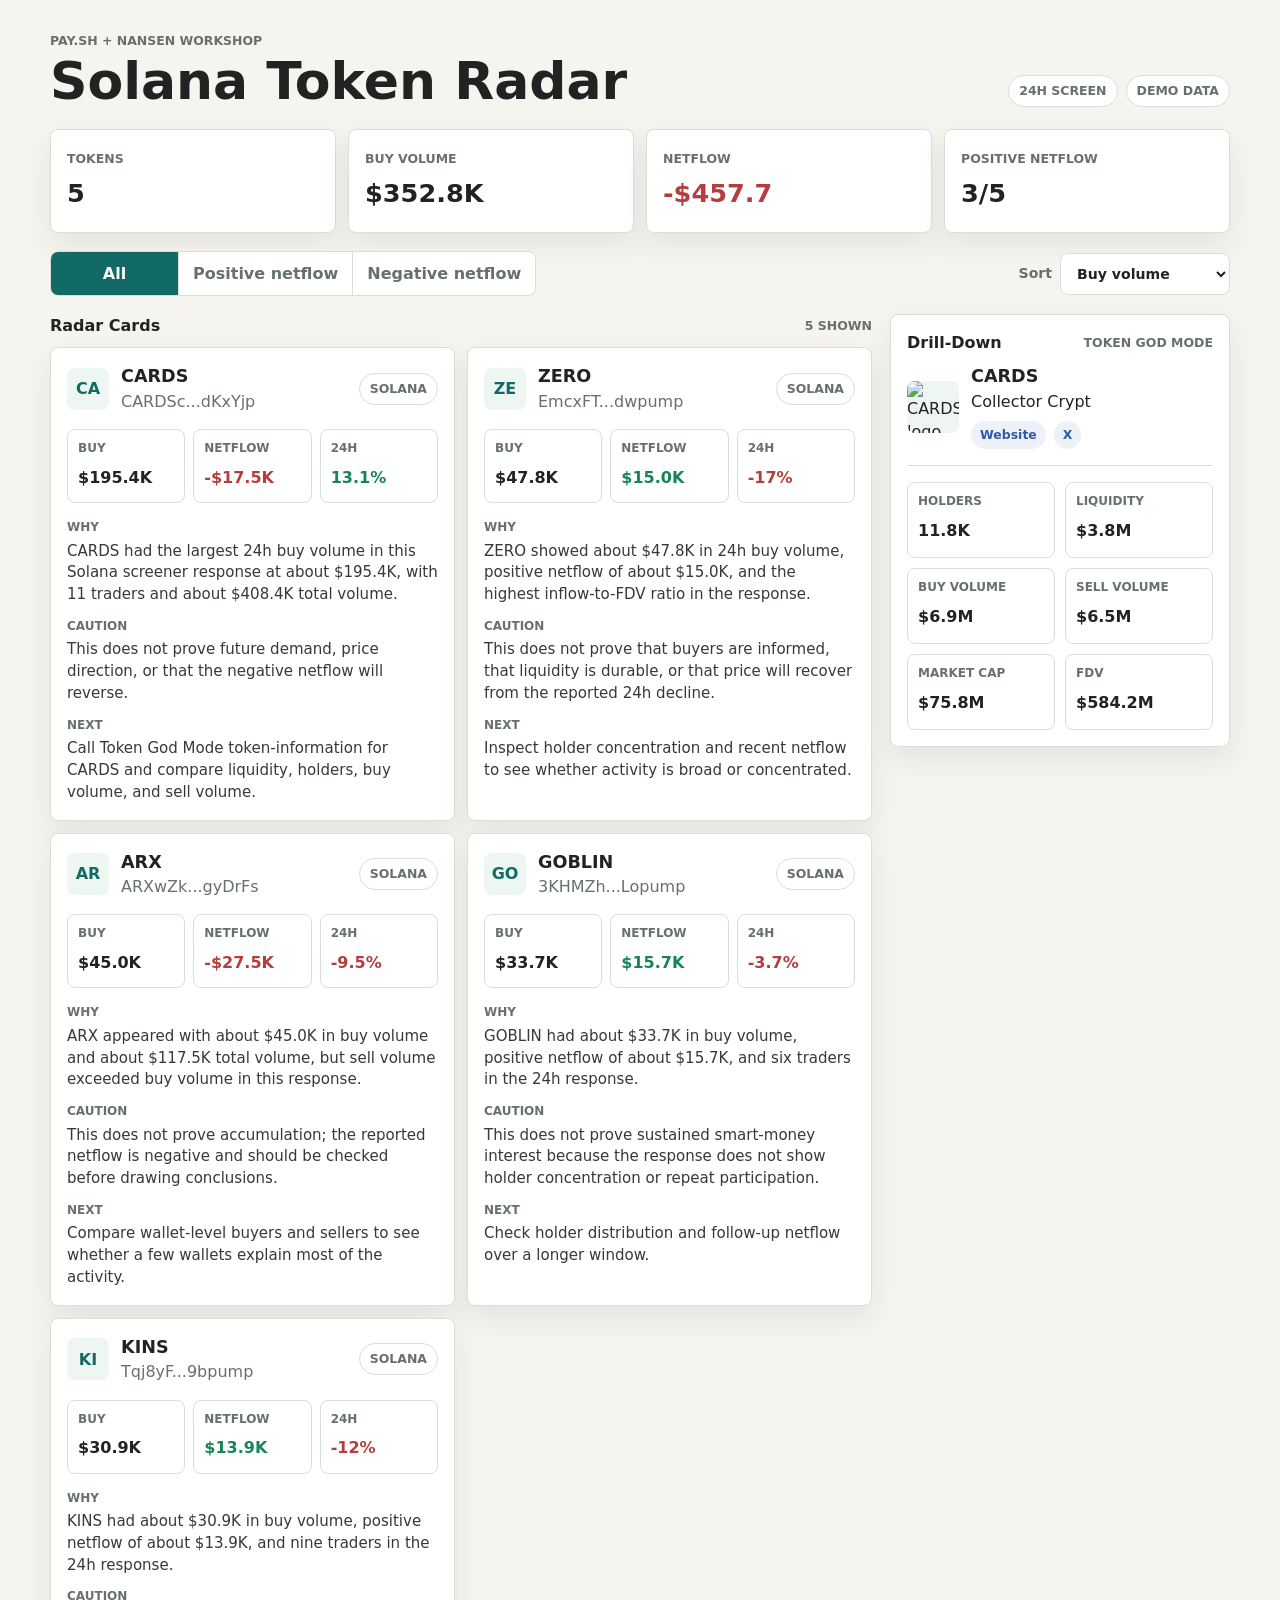
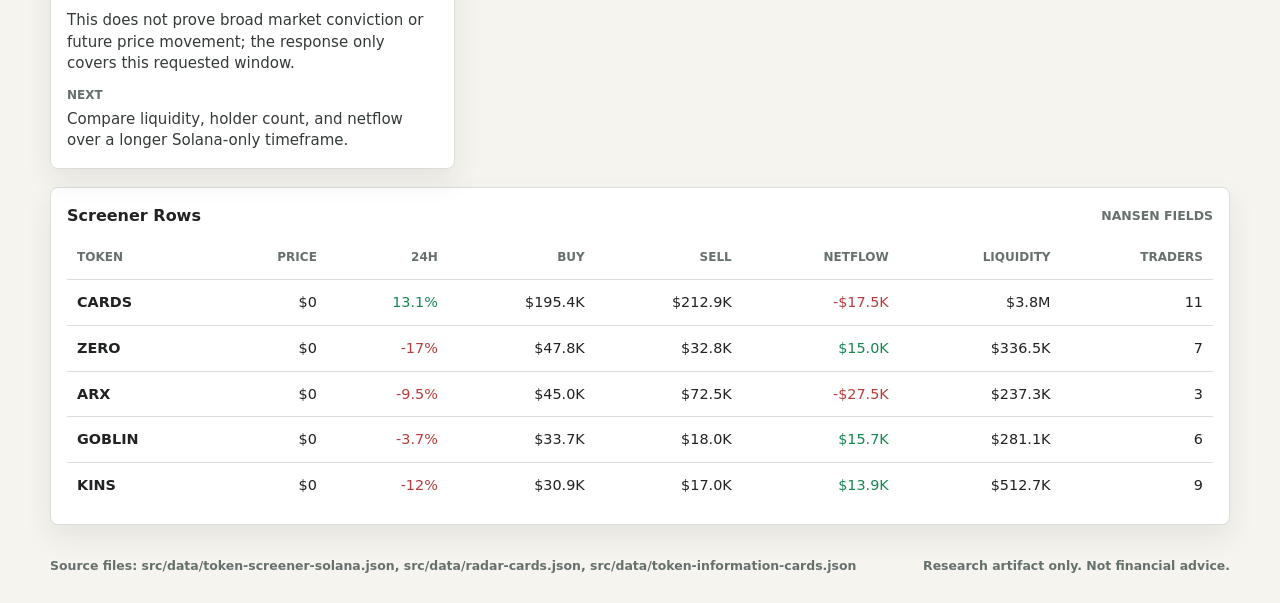
==== src/index.html @ f6048477 "Add Token Radar dashboard and data processing - Implement dashboard functionality in `src/assets/das" ====
<!doctype html>
<html lang="en">
  <head>
    <meta charset="utf-8">
    <meta name="viewport" content="width=device-width, initial-scale=1">
    <title>Solana Token Radar</title>
    <link rel="stylesheet" href="assets/styles.css">
  </head>
  <body>
    <header class="app-header">
      <div>
        <p class="eyebrow">Pay.sh + Nansen workshop</p>
        <h1>Solana Token Radar</h1>
      </div>
      <div class="header-meta">
        <span>24h screen</span>
        <span>Demo data</span>
      </div>
    </header>

    <main>
      <section class="summary-grid" aria-label="Summary metrics">
        <article class="summary-tile">
          <span class="label">Tokens</span>
          <strong id="token-count">-</strong>
        </article>
        <article class="summary-tile">
          <span class="label">Buy Volume</span>
          <strong id="buy-volume">-</strong>
        </article>
        <article class="summary-tile">
          <span class="label">Netflow</span>
          <strong id="netflow">-</strong>
        </article>
        <article class="summary-tile">
          <span class="label">Positive Netflow</span>
          <strong id="positive-count">-</strong>
        </article>
      </section>

      <section class="toolbar" aria-label="Dashboard controls">
        <div class="segmented" role="group" aria-label="Filter tokens">
          <button class="is-active" type="button" data-filter="all">All</button>
          <button type="button" data-filter="positive">Positive netflow</button>
          <button type="button" data-filter="negative">Negative netflow</button>
        </div>
        <label class="sort-control">
          <span>Sort</span>
          <select id="sort-select">
            <option value="buy_volume">Buy volume</option>
            <option value="netflow">Netflow</option>
            <option value="volume">Total volume</option>
            <option value="market_cap_usd">Market cap</option>
          </select>
        </label>
      </section>

      <section class="dashboard-layout">
        <div>
          <div class="section-heading">
            <h2>Radar Cards</h2>
            <span id="result-count">-</span>
          </div>
          <div id="cards" class="card-grid"></div>
        </div>

        <aside class="profile-panel" aria-label="Token drill-down">
          <div class="section-heading">
            <h2>Drill-Down</h2>
            <span>Token God Mode</span>
          </div>
          <div id="profile"></div>
        </aside>
      </section>

      <section class="table-section">
        <div class="section-heading">
          <h2>Screener Rows</h2>
          <span>Nansen fields</span>
        </div>
        <div class="table-wrap">
          <table>
            <thead>
              <tr>
                <th>Token</th>
                <th>Price</th>
                <th>24h</th>
                <th>Buy</th>
                <th>Sell</th>
                <th>Netflow</th>
                <th>Liquidity</th>
                <th>Traders</th>
              </tr>
            </thead>
            <tbody id="token-table"></tbody>
          </table>
        </div>
      </section>
    </main>

    <footer class="app-footer">
      <span>Source files: src/data/token-screener-solana.json, src/data/radar-cards.json, src/data/token-information-cards.json</span>
      <span>Research artifact only. Not financial advice.</span>
    </footer>

    <template id="card-template">
      <article class="token-card">
        <div class="card-topline">
          <div class="token-id">
            <div class="token-mark"></div>
            <div>
              <h3></h3>
              <button class="address" type="button"></button>
            </div>
          </div>
          <span class="chain-pill">solana</span>
        </div>
        <div class="metric-strip">
          <div>
            <span>Buy</span>
            <strong data-field="buy"></strong>
          </div>
          <div>
            <span>Netflow</span>
            <strong data-field="netflow"></strong>
          </div>
          <div>
            <span>24h</span>
            <strong data-field="price_change"></strong>
          </div>
        </div>
        <dl class="card-notes">
          <dt>Why</dt>
          <dd data-field="why"></dd>
          <dt>Caution</dt>
          <dd data-field="caution"></dd>
          <dt>Next</dt>
          <dd data-field="next"></dd>
        </dl>
      </article>
    </template>

    <script src="assets/dashboard.js"></script>
  </body>
</html>
---- src/assets/styles.css ----
:root {
  color-scheme: light;
  --bg: #f6f4ef;
  --surface: #ffffff;
  --surface-alt: #eef6f1;
  --text: #202322;
  --muted: #66716d;
  --line: #d9ded9;
  --teal: #126a67;
  --green: #188653;
  --red: #b63d3d;
  --amber: #a46a16;
  --blue: #2e5aac;
  --shadow: 0 12px 28px rgba(24, 38, 34, 0.08);
}

* {
  box-sizing: border-box;
}

body {
  margin: 0;
  min-width: 320px;
  background: var(--bg);
  color: var(--text);
  font-family:
    Inter, ui-sans-serif, system-ui, -apple-system, BlinkMacSystemFont, "Segoe UI",
    sans-serif;
  line-height: 1.45;
}

button,
select {
  font: inherit;
}

.app-header,
main,
.app-footer {
  width: min(1180px, calc(100% - 32px));
  margin: 0 auto;
}

.app-header {
  display: flex;
  align-items: flex-end;
  justify-content: space-between;
  gap: 24px;
  padding: 32px 0 22px;
}

.eyebrow,
.label,
.section-heading span,
.app-footer {
  color: var(--muted);
  font-size: 0.78rem;
  font-weight: 700;
  text-transform: uppercase;
}

.eyebrow {
  margin: 0 0 5px;
}

h1,
h2,
h3,
p {
  margin: 0;
}

h1 {
  font-size: 3.25rem;
  line-height: 1;
}

h2 {
  font-size: 1rem;
}

h3 {
  font-size: 1.1rem;
}

.header-meta {
  display: flex;
  flex-wrap: wrap;
  justify-content: flex-end;
  gap: 8px;
}

.header-meta span,
.chain-pill {
  border: 1px solid var(--line);
  border-radius: 999px;
  background: var(--surface);
  color: var(--muted);
  font-size: 0.78rem;
  font-weight: 800;
  padding: 6px 10px;
  text-transform: uppercase;
}

.summary-grid {
  display: grid;
  grid-template-columns: repeat(4, minmax(0, 1fr));
  gap: 12px;
}

.summary-tile,
.token-card,
.profile-panel,
.table-section {
  border: 1px solid var(--line);
  border-radius: 8px;
  background: var(--surface);
  box-shadow: var(--shadow);
}

.summary-tile {
  min-height: 104px;
  padding: 16px;
}

.summary-tile strong {
  display: block;
  margin-top: 12px;
  font-size: 1.6rem;
  line-height: 1;
}

.toolbar {
  display: flex;
  align-items: center;
  justify-content: space-between;
  gap: 16px;
  margin: 18px 0;
}

.segmented {
  display: inline-flex;
  min-height: 42px;
  overflow: hidden;
  border: 1px solid var(--line);
  border-radius: 8px;
  background: var(--surface);
}

.segmented button {
  min-width: 128px;
  border: 0;
  border-right: 1px solid var(--line);
  background: transparent;
  color: var(--muted);
  cursor: pointer;
  font-weight: 800;
  padding: 10px 14px;
}

.segmented button:last-child {
  border-right: 0;
}

.segmented button.is-active {
  background: var(--teal);
  color: white;
}

.sort-control {
  display: flex;
  align-items: center;
  gap: 8px;
  color: var(--muted);
  font-size: 0.88rem;
  font-weight: 800;
}

.sort-control select {
  min-height: 42px;
  border: 1px solid var(--line);
  border-radius: 8px;
  background: var(--surface);
  color: var(--text);
  font-weight: 700;
  padding: 0 34px 0 12px;
}

.dashboard-layout {
  display: grid;
  grid-template-columns: minmax(0, 1fr) 340px;
  gap: 18px;
  align-items: start;
}

.section-heading {
  display: flex;
  align-items: center;
  justify-content: space-between;
  gap: 16px;
  margin-bottom: 10px;
}

.card-grid {
  display: grid;
  grid-template-columns: repeat(2, minmax(0, 1fr));
  gap: 12px;
}

.token-card {
  min-height: 364px;
  padding: 16px;
}

.card-topline,
.token-id {
  display: flex;
  align-items: center;
  gap: 12px;
}

.card-topline {
  justify-content: space-between;
}

.token-mark {
  display: grid;
  width: 42px;
  height: 42px;
  flex: 0 0 42px;
  place-items: center;
  border-radius: 8px;
  background: var(--surface-alt);
  color: var(--teal);
  font-weight: 900;
}

.token-mark img {
  width: 100%;
  height: 100%;
  border-radius: 8px;
  object-fit: cover;
}

.address {
  display: block;
  max-width: 190px;
  overflow: hidden;
  border: 0;
  background: transparent;
  color: var(--muted);
  cursor: pointer;
  padding: 0;
  text-align: left;
  text-overflow: ellipsis;
  white-space: nowrap;
}

.metric-strip {
  display: grid;
  grid-template-columns: repeat(3, minmax(0, 1fr));
  gap: 8px;
  margin: 16px 0;
}

.metric-strip div {
  min-height: 74px;
  border: 1px solid var(--line);
  border-radius: 8px;
  padding: 10px;
}

.metric-strip span,
.card-notes dt,
.profile-stat span {
  display: block;
  color: var(--muted);
  font-size: 0.75rem;
  font-weight: 800;
  text-transform: uppercase;
}

.metric-strip strong {
  display: block;
  margin-top: 8px;
  font-size: 1rem;
}

.positive {
  color: var(--green);
}

.negative {
  color: var(--red);
}

.card-notes {
  margin: 0;
}

.card-notes dt {
  margin-top: 12px;
}

.card-notes dd {
  margin: 4px 0 0;
  color: #343a38;
  font-size: 0.94rem;
}

.profile-panel,
.table-section {
  padding: 16px;
}

.profile-head {
  display: flex;
  align-items: center;
  gap: 12px;
  padding-bottom: 16px;
  border-bottom: 1px solid var(--line);
}

.profile-logo {
  width: 52px;
  height: 52px;
  flex: 0 0 52px;
  border-radius: 8px;
  background: var(--surface-alt);
  object-fit: cover;
}

.profile-links {
  display: flex;
  flex-wrap: wrap;
  gap: 8px;
  margin-top: 8px;
}

.profile-links a {
  border-radius: 999px;
  background: #eef1f8;
  color: var(--blue);
  font-size: 0.78rem;
  font-weight: 800;
  padding: 5px 9px;
  text-decoration: none;
}

.profile-stats {
  display: grid;
  grid-template-columns: repeat(2, minmax(0, 1fr));
  gap: 10px;
  margin-top: 16px;
}

.profile-stat {
  min-height: 76px;
  border: 1px solid var(--line);
  border-radius: 8px;
  padding: 10px;
}

.profile-stat strong {
  display: block;
  margin-top: 8px;
}

.table-section {
  margin: 18px 0 32px;
}

.table-wrap {
  overflow-x: auto;
}

table {
  width: 100%;
  min-width: 820px;
  border-collapse: collapse;
}

th,
td {
  border-bottom: 1px solid var(--line);
  padding: 12px 10px;
  text-align: right;
  vertical-align: middle;
}

th:first-child,
td:first-child {
  text-align: left;
}

th {
  color: var(--muted);
  font-size: 0.75rem;
  font-weight: 900;
  text-transform: uppercase;
}

td {
  font-size: 0.9rem;
  font-variant-numeric: tabular-nums;
}

tbody tr:last-child td {
  border-bottom: 0;
}

.symbol-cell {
  font-weight: 900;
}

.app-footer {
  display: flex;
  justify-content: space-between;
  gap: 16px;
  padding: 0 0 28px;
  text-transform: none;
}

.empty-state {
  border: 1px solid var(--line);
  border-radius: 8px;
  background: var(--surface);
  color: var(--muted);
  padding: 18px;
}

@media (max-width: 980px) {
  .summary-grid {
    grid-template-columns: repeat(2, minmax(0, 1fr));
  }

  .dashboard-layout,
  .card-grid {
    grid-template-columns: 1fr;
  }

  .profile-panel {
    order: -1;
  }
}

@media (max-width: 700px) {
  h1 {
    font-size: 2.2rem;
  }

  .app-header,
  .toolbar,
  .app-footer {
    align-items: stretch;
    flex-direction: column;
  }

  .header-meta {
    justify-content: flex-start;
  }

  .segmented {
    display: grid;
    grid-template-columns: 1fr;
  }

  .segmented button {
    width: 100%;
    border-right: 0;
    border-bottom: 1px solid var(--line);
  }

  .segmented button:last-child {
    border-bottom: 0;
  }

  .summary-grid,
  .profile-stats,
  .metric-strip {
    grid-template-columns: 1fr;
  }

  .token-card {
    min-height: 0;
  }
}
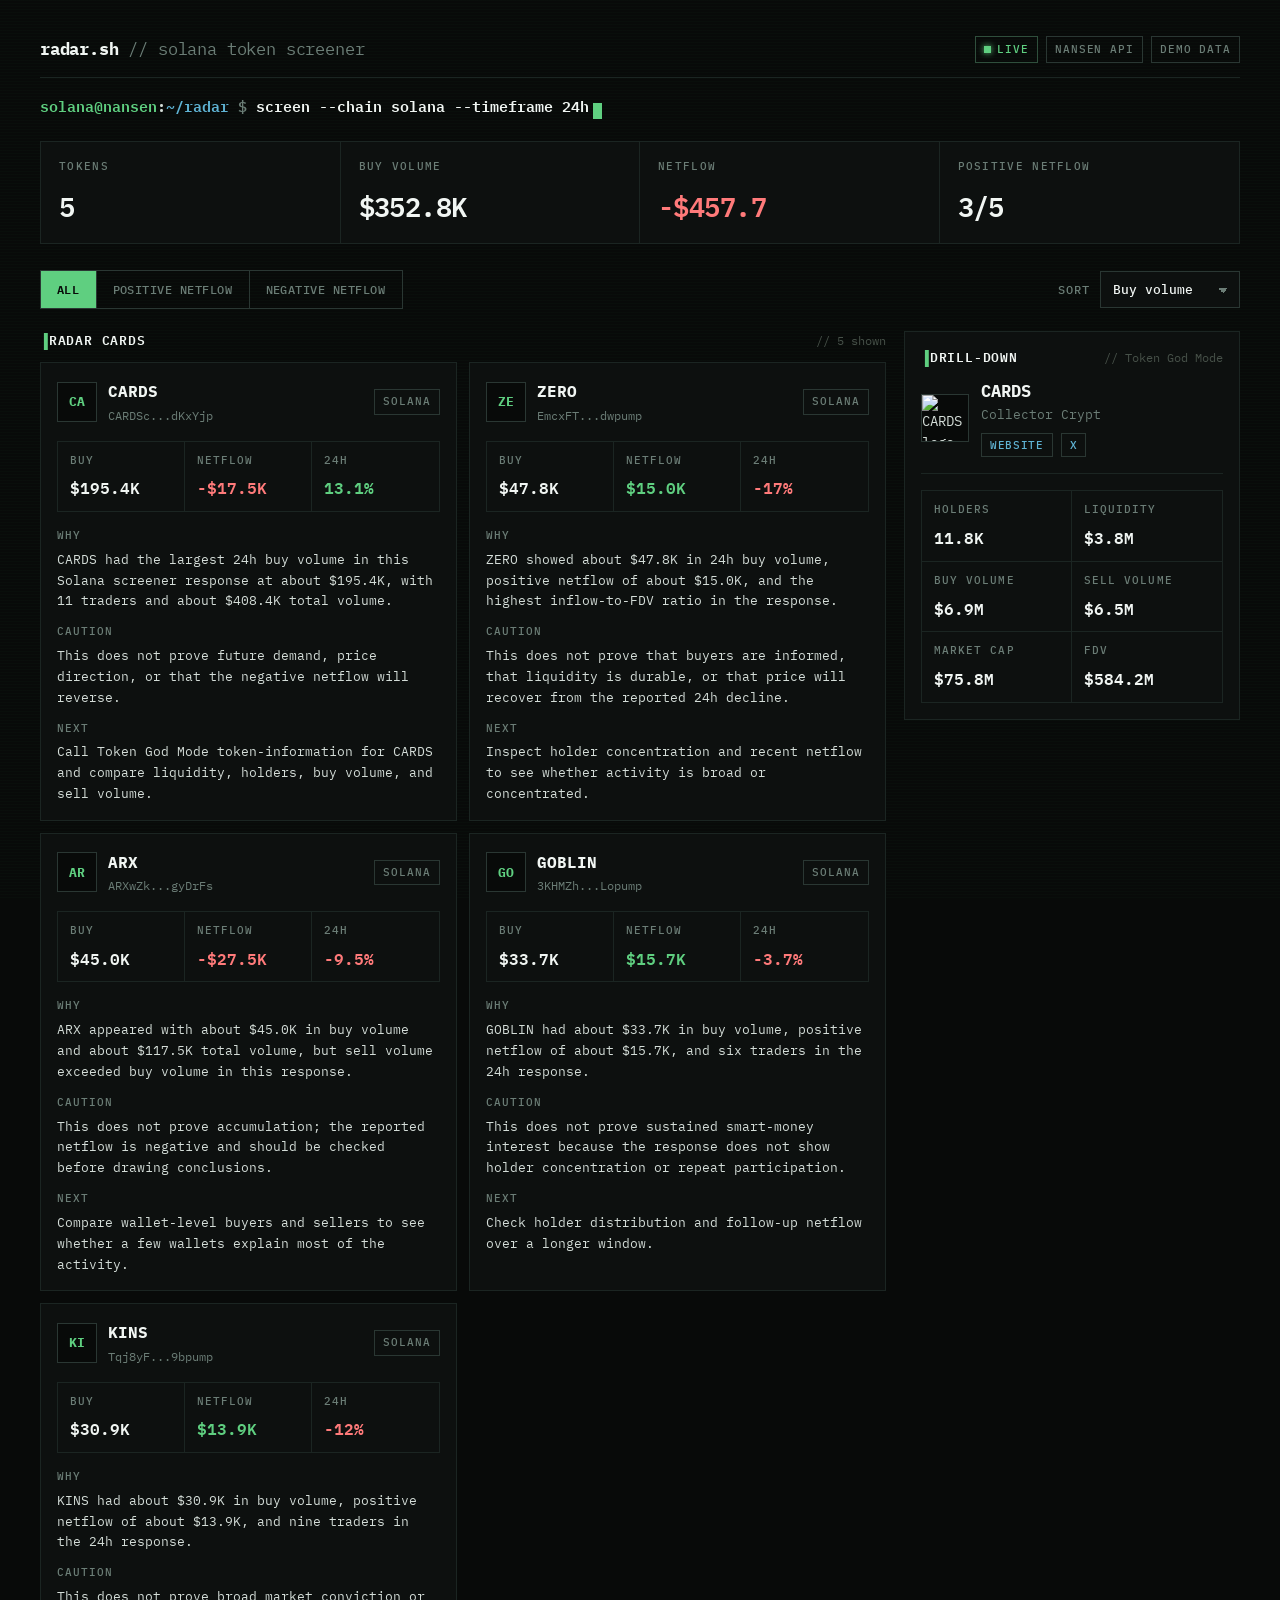
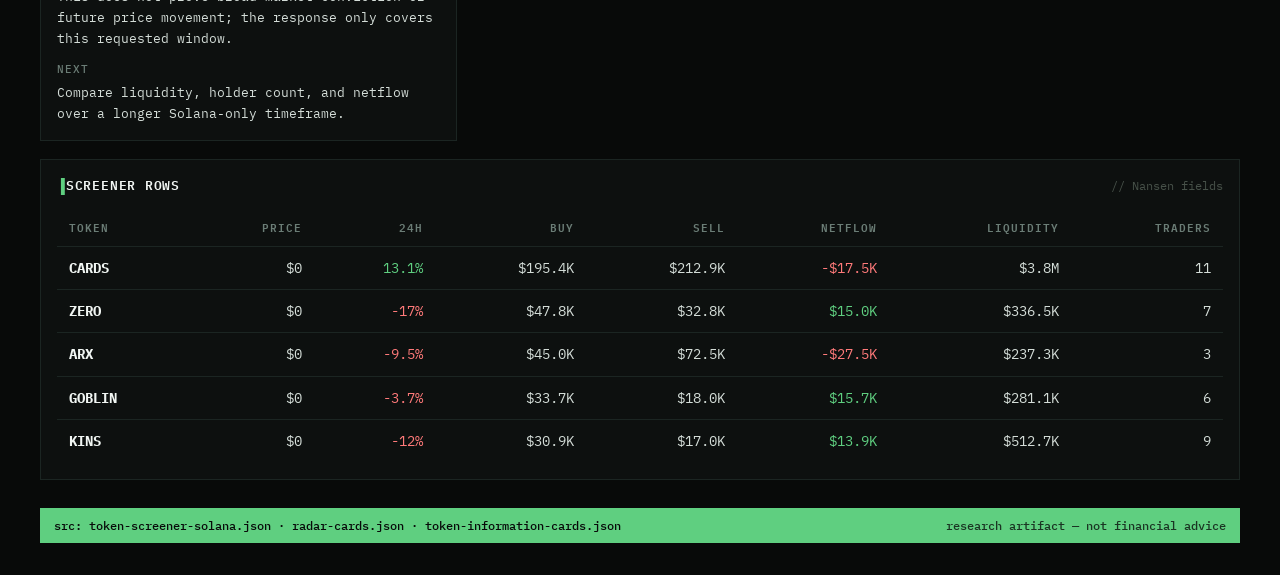
==== commit e14ea02a: "Refactor dashboard and styles for improved UI and functionality; add new utility functions and enhan" ====
--- a/src/index.html
+++ b/src/index.html
@@ -8,14 +8,15 @@
   </head>
   <body>
     <header class="app-header">
-      <div>
-        <p class="eyebrow">Pay.sh + Nansen workshop</p>
-        <h1>Solana Token Radar</h1>
+      <div class="term-bar">
+        <h1 class="term-title">radar.sh<span> // solana token screener</span></h1>
+        <div class="header-meta">
+          <span class="live"><i aria-hidden="true"></i>live</span>
+          <span>nansen api</span>
+          <span>demo data</span>
+        </div>
       </div>
-      <div class="header-meta">
-        <span>24h screen</span>
-        <span>Demo data</span>
-      </div>
+      <p class="prompt"><span class="prompt-pre">solana@nansen</span>:<span class="prompt-path">~/radar</span> <span class="prompt-sign">$</span> <span class="prompt-cmd">screen --chain solana --timeframe 24h</span><span class="cursor" aria-hidden="true"></span></p>
     </header>
 
     <main>
@@ -99,8 +100,8 @@
     </main>
 
     <footer class="app-footer">
-      <span>Source files: src/data/token-screener-solana.json, src/data/radar-cards.json, src/data/token-information-cards.json</span>
-      <span>Research artifact only. Not financial advice.</span>
+      <span>src: token-screener-solana.json · radar-cards.json · token-information-cards.json</span>
+      <span>research artifact — not financial advice</span>
     </footer>
 
     <template id="card-template">
--- a/src/assets/styles.css
+++ b/src/assets/styles.css
@@ -1,21 +1,31 @@
+@import url("https://fonts.googleapis.com/css2?family=IBM+Plex+Mono:wght@400;500;600;700&display=swap");
+
 :root {
-  color-scheme: light;
-  --bg: #f6f4ef;
-  --surface: #ffffff;
-  --surface-alt: #eef6f1;
-  --text: #202322;
-  --muted: #66716d;
-  --line: #d9ded9;
-  --teal: #126a67;
-  --green: #188653;
-  --red: #b63d3d;
-  --amber: #a46a16;
-  --blue: #2e5aac;
-  --shadow: 0 12px 28px rgba(24, 38, 34, 0.08);
+  color-scheme: dark;
+  --bg: #080a09;
+  --panel: #0d100f;
+  --panel-hi: #111513;
+  --line: #1b2522;
+  --line-hi: #2a3733;
+  --text: #d4ddd8;
+  --text-hi: #f1f6f3;
+  --muted: #6b7d76;
+  --dim: #475149;
+  --green: #5fcf80;
+  --green-dim: #2f4f3c;
+  --red: #ff7a7a;
+  --amber: #f0b95c;
+  --cyan: #5fb3d4;
+  --mono: "IBM Plex Mono", ui-monospace, SFMono-Regular, "SF Mono", Menlo,
+    Consolas, "Liberation Mono", monospace;
 }
 
 * {
   box-sizing: border-box;
+}
+
+html {
+  -webkit-text-size-adjust: 100%;
 }
 
 body {
@@ -23,44 +33,43 @@
   min-width: 320px;
   background: var(--bg);
   color: var(--text);
-  font-family:
-    Inter, ui-sans-serif, system-ui, -apple-system, BlinkMacSystemFont, "Segoe UI",
-    sans-serif;
-  line-height: 1.45;
+  font-family: var(--mono);
+  font-size: 14px;
+  line-height: 1.5;
+  font-feature-settings: "tnum" 1;
+  -webkit-font-smoothing: antialiased;
+}
+
+/* Faint CRT scanline atmosphere — the one ambient flourish. */
+body::before {
+  content: "";
+  position: fixed;
+  inset: 0;
+  z-index: 0;
+  pointer-events: none;
+  background: repeating-linear-gradient(
+    to bottom,
+    rgba(95, 207, 128, 0.025) 0,
+    rgba(95, 207, 128, 0.025) 1px,
+    transparent 1px,
+    transparent 3px
+  );
+}
+
+body > * {
+  position: relative;
+  z-index: 1;
 }
 
 button,
-select {
+select,
+input {
   font: inherit;
-}
-
-.app-header,
-main,
-.app-footer {
-  width: min(1180px, calc(100% - 32px));
-  margin: 0 auto;
-}
-
-.app-header {
-  display: flex;
-  align-items: flex-end;
-  justify-content: space-between;
-  gap: 24px;
-  padding: 32px 0 22px;
-}
-
-.eyebrow,
-.label,
-.section-heading span,
-.app-footer {
-  color: var(--muted);
-  font-size: 0.78rem;
-  font-weight: 700;
-  text-transform: uppercase;
-}
-
-.eyebrow {
-  margin: 0 0 5px;
+  color: inherit;
+}
+
+a {
+  color: var(--cyan);
 }
 
 h1,
@@ -68,43 +77,284 @@
 h3,
 p {
   margin: 0;
-}
-
-h1 {
-  font-size: 3.25rem;
-  line-height: 1;
-}
-
-h2 {
-  font-size: 1rem;
-}
-
-h3 {
-  font-size: 1.1rem;
+  font-weight: 600;
+}
+
+.app-header,
+main,
+.app-footer {
+  width: min(1200px, calc(100% - 40px));
+  margin: 0 auto;
+}
+
+/* ---------- Header: a live shell prompt ---------- */
+
+.app-header {
+  padding: 36px 0 22px;
+}
+
+.term-bar {
+  display: flex;
+  align-items: center;
+  gap: 18px;
+  flex-wrap: wrap;
+  padding-bottom: 14px;
+  border-bottom: 1px solid var(--line);
+}
+
+.term-title {
+  font-size: 1.05rem;
+  font-weight: 700;
+  letter-spacing: -0.01em;
+  color: var(--text-hi);
+}
+
+.term-title span {
+  color: var(--muted);
+  font-weight: 400;
 }
 
 .header-meta {
   display: flex;
   flex-wrap: wrap;
-  justify-content: flex-end;
   gap: 8px;
-}
-
-.header-meta span,
-.chain-pill {
-  border: 1px solid var(--line);
-  border-radius: 999px;
-  background: var(--surface);
-  color: var(--muted);
-  font-size: 0.78rem;
-  font-weight: 800;
-  padding: 6px 10px;
-  text-transform: uppercase;
-}
+  margin-left: auto;
+}
+
+.header-meta span {
+  display: inline-flex;
+  align-items: center;
+  gap: 6px;
+  border: 1px solid var(--line-hi);
+  color: var(--muted);
+  font-size: 0.7rem;
+  font-weight: 500;
+  letter-spacing: 0.08em;
+  text-transform: uppercase;
+  padding: 4px 8px;
+}
+
+.header-meta .live {
+  color: var(--green);
+  border-color: var(--green-dim);
+}
+
+.header-meta .live i {
+  width: 7px;
+  height: 7px;
+  background: var(--green);
+  box-shadow: 0 0 6px var(--green);
+  animation: pulse 1.6s steps(1, end) infinite;
+}
+
+.prompt {
+  margin-top: 18px;
+  font-size: 0.95rem;
+  color: var(--text);
+  white-space: nowrap;
+  overflow-x: auto;
+  scrollbar-width: none;
+}
+
+.prompt::-webkit-scrollbar {
+  display: none;
+}
+
+.prompt-pre {
+  color: var(--green);
+}
+
+.prompt-path {
+  color: var(--cyan);
+}
+
+.prompt-sign {
+  color: var(--muted);
+}
+
+.prompt-cmd {
+  color: var(--text-hi);
+}
+
+.cursor {
+  display: inline-block;
+  width: 9px;
+  height: 1.05em;
+  margin-left: 4px;
+  vertical-align: text-bottom;
+  background: var(--green);
+  animation: blink 1.1s steps(1, end) infinite;
+}
+
+@keyframes blink {
+  50% {
+    opacity: 0;
+  }
+}
+
+@keyframes pulse {
+  50% {
+    opacity: 0.2;
+  }
+}
+
+/* ---------- Summary readout ---------- */
 
 .summary-grid {
   display: grid;
   grid-template-columns: repeat(4, minmax(0, 1fr));
+  gap: 0;
+  border: 1px solid var(--line);
+  margin-bottom: 26px;
+}
+
+.summary-tile {
+  padding: 16px 18px;
+  border-right: 1px solid var(--line);
+}
+
+.summary-tile:last-child {
+  border-right: 0;
+}
+
+.label {
+  display: block;
+  color: var(--muted);
+  font-size: 0.68rem;
+  font-weight: 500;
+  letter-spacing: 0.12em;
+  text-transform: uppercase;
+}
+
+.summary-tile strong {
+  display: block;
+  margin-top: 12px;
+  font-size: 1.7rem;
+  font-weight: 600;
+  letter-spacing: -0.02em;
+  color: var(--text-hi);
+}
+
+/* ---------- Toolbar ---------- */
+
+.toolbar {
+  display: flex;
+  align-items: center;
+  justify-content: space-between;
+  gap: 16px;
+  margin-bottom: 22px;
+}
+
+.segmented {
+  display: inline-flex;
+  border: 1px solid var(--line-hi);
+}
+
+.segmented button {
+  border: 0;
+  border-right: 1px solid var(--line-hi);
+  background: transparent;
+  color: var(--muted);
+  cursor: pointer;
+  font-size: 0.78rem;
+  font-weight: 500;
+  letter-spacing: 0.04em;
+  text-transform: uppercase;
+  padding: 9px 16px;
+  transition: background 0.12s, color 0.12s;
+}
+
+.segmented button:last-child {
+  border-right: 0;
+}
+
+.segmented button:hover {
+  color: var(--text-hi);
+  background: var(--panel-hi);
+}
+
+.segmented button.is-active {
+  background: var(--green);
+  color: var(--bg);
+  font-weight: 600;
+}
+
+.sort-control {
+  display: flex;
+  align-items: center;
+  gap: 10px;
+  color: var(--muted);
+  font-size: 0.72rem;
+  font-weight: 500;
+  letter-spacing: 0.08em;
+  text-transform: uppercase;
+}
+
+.sort-control select {
+  border: 1px solid var(--line-hi);
+  background: var(--panel);
+  color: var(--text-hi);
+  font-size: 0.8rem;
+  font-weight: 500;
+  padding: 8px 30px 8px 12px;
+  cursor: pointer;
+  appearance: none;
+  background-image: linear-gradient(45deg, transparent 50%, var(--muted) 50%),
+    linear-gradient(135deg, var(--muted) 50%, transparent 50%);
+  background-position: calc(100% - 16px) 53%, calc(100% - 11px) 53%;
+  background-size: 5px 5px, 5px 5px;
+  background-repeat: no-repeat;
+}
+
+.sort-control select:hover {
+  border-color: var(--green-dim);
+}
+
+/* ---------- Dashboard layout ---------- */
+
+.dashboard-layout {
+  display: grid;
+  grid-template-columns: minmax(0, 1fr) 336px;
+  gap: 18px;
+  align-items: start;
+}
+
+.section-heading {
+  display: flex;
+  align-items: baseline;
+  justify-content: space-between;
+  gap: 16px;
+  margin-bottom: 12px;
+}
+
+.section-heading h2 {
+  font-size: 0.82rem;
+  font-weight: 600;
+  letter-spacing: 0.06em;
+  text-transform: uppercase;
+  color: var(--text-hi);
+}
+
+.section-heading h2::before {
+  content: "\2590 ";
+  color: var(--green);
+}
+
+.section-heading span {
+  color: var(--dim);
+  font-size: 0.72rem;
+  font-weight: 400;
+}
+
+.section-heading span::before {
+  content: "// ";
+}
+
+/* ---------- Cards ---------- */
+
+.card-grid {
+  display: grid;
+  grid-template-columns: repeat(2, minmax(0, 1fr));
   gap: 12px;
 }
 
@@ -112,111 +362,24 @@
 .token-card,
 .profile-panel,
 .table-section {
+  background: var(--panel);
+}
+
+.token-card {
   border: 1px solid var(--line);
-  border-radius: 8px;
-  background: var(--surface);
-  box-shadow: var(--shadow);
-}
-
-.summary-tile {
-  min-height: 104px;
   padding: 16px;
-}
-
-.summary-tile strong {
-  display: block;
-  margin-top: 12px;
-  font-size: 1.6rem;
-  line-height: 1;
-}
-
-.toolbar {
-  display: flex;
-  align-items: center;
-  justify-content: space-between;
-  gap: 16px;
-  margin: 18px 0;
-}
-
-.segmented {
-  display: inline-flex;
-  min-height: 42px;
-  overflow: hidden;
-  border: 1px solid var(--line);
-  border-radius: 8px;
-  background: var(--surface);
-}
-
-.segmented button {
-  min-width: 128px;
-  border: 0;
-  border-right: 1px solid var(--line);
-  background: transparent;
-  color: var(--muted);
-  cursor: pointer;
-  font-weight: 800;
-  padding: 10px 14px;
-}
-
-.segmented button:last-child {
-  border-right: 0;
-}
-
-.segmented button.is-active {
-  background: var(--teal);
-  color: white;
-}
-
-.sort-control {
-  display: flex;
-  align-items: center;
-  gap: 8px;
-  color: var(--muted);
-  font-size: 0.88rem;
-  font-weight: 800;
-}
-
-.sort-control select {
-  min-height: 42px;
-  border: 1px solid var(--line);
-  border-radius: 8px;
-  background: var(--surface);
-  color: var(--text);
-  font-weight: 700;
-  padding: 0 34px 0 12px;
-}
-
-.dashboard-layout {
-  display: grid;
-  grid-template-columns: minmax(0, 1fr) 340px;
-  gap: 18px;
-  align-items: start;
-}
-
-.section-heading {
-  display: flex;
-  align-items: center;
-  justify-content: space-between;
-  gap: 16px;
-  margin-bottom: 10px;
-}
-
-.card-grid {
-  display: grid;
-  grid-template-columns: repeat(2, minmax(0, 1fr));
-  gap: 12px;
-}
-
-.token-card {
-  min-height: 364px;
-  padding: 16px;
+  transition: border-color 0.14s;
+}
+
+.token-card:hover {
+  border-color: var(--line-hi);
 }
 
 .card-topline,
 .token-id {
   display: flex;
   align-items: center;
-  gap: 12px;
+  gap: 11px;
 }
 
 .card-topline {
@@ -225,21 +388,28 @@
 
 .token-mark {
   display: grid;
-  width: 42px;
-  height: 42px;
-  flex: 0 0 42px;
+  width: 40px;
+  height: 40px;
+  flex: 0 0 40px;
   place-items: center;
-  border-radius: 8px;
-  background: var(--surface-alt);
-  color: var(--teal);
-  font-weight: 900;
+  border: 1px solid var(--line-hi);
+  background: var(--bg);
+  color: var(--green);
+  font-size: 0.82rem;
+  font-weight: 700;
+  letter-spacing: 0.02em;
 }
 
 .token-mark img {
   width: 100%;
   height: 100%;
-  border-radius: 8px;
   object-fit: cover;
+}
+
+.token-id h3 {
+  font-size: 1.02rem;
+  font-weight: 700;
+  color: var(--text-hi);
 }
 
 .address {
@@ -250,24 +420,41 @@
   background: transparent;
   color: var(--muted);
   cursor: pointer;
-  padding: 0;
+  padding: 2px 0 0;
+  font-size: 0.78rem;
   text-align: left;
   text-overflow: ellipsis;
   white-space: nowrap;
 }
 
+.address:hover {
+  color: var(--green);
+}
+
+.chain-pill {
+  border: 1px solid var(--line-hi);
+  color: var(--muted);
+  font-size: 0.66rem;
+  font-weight: 500;
+  letter-spacing: 0.1em;
+  text-transform: uppercase;
+  padding: 4px 8px;
+}
+
 .metric-strip {
   display: grid;
   grid-template-columns: repeat(3, minmax(0, 1fr));
-  gap: 8px;
+  border: 1px solid var(--line);
   margin: 16px 0;
 }
 
 .metric-strip div {
-  min-height: 74px;
-  border: 1px solid var(--line);
-  border-radius: 8px;
-  padding: 10px;
+  padding: 11px 12px;
+  border-right: 1px solid var(--line);
+}
+
+.metric-strip div:last-child {
+  border-right: 0;
 }
 
 .metric-strip span,
@@ -275,22 +462,27 @@
 .profile-stat span {
   display: block;
   color: var(--muted);
-  font-size: 0.75rem;
-  font-weight: 800;
+  font-size: 0.66rem;
+  font-weight: 500;
+  letter-spacing: 0.1em;
   text-transform: uppercase;
 }
 
 .metric-strip strong {
   display: block;
   margin-top: 8px;
-  font-size: 1rem;
-}
-
-.positive {
+  font-size: 0.98rem;
+  font-weight: 600;
+  color: var(--text-hi);
+}
+
+.positive,
+strong.positive {
   color: var(--green);
 }
 
-.negative {
+.negative,
+strong.negative {
   color: var(--red);
 }
 
@@ -299,17 +491,25 @@
 }
 
 .card-notes dt {
-  margin-top: 12px;
+  margin-top: 13px;
+}
+
+.card-notes dt:first-child {
+  margin-top: 0;
 }
 
 .card-notes dd {
-  margin: 4px 0 0;
-  color: #343a38;
-  font-size: 0.94rem;
-}
+  margin: 5px 0 0;
+  color: var(--text);
+  font-size: 0.84rem;
+  line-height: 1.55;
+}
+
+/* ---------- Profile drill-down ---------- */
 
 .profile-panel,
 .table-section {
+  border: 1px solid var(--line);
   padding: 16px;
 }
 
@@ -321,12 +521,24 @@
   border-bottom: 1px solid var(--line);
 }
 
+.profile-head h3 {
+  font-size: 1.05rem;
+  font-weight: 700;
+  color: var(--text-hi);
+}
+
+.profile-head p {
+  color: var(--muted);
+  font-size: 0.8rem;
+  font-weight: 400;
+}
+
 .profile-logo {
-  width: 52px;
-  height: 52px;
-  flex: 0 0 52px;
-  border-radius: 8px;
-  background: var(--surface-alt);
+  width: 48px;
+  height: 48px;
+  flex: 0 0 48px;
+  border: 1px solid var(--line-hi);
+  background: var(--bg);
   object-fit: cover;
 }
 
@@ -334,40 +546,57 @@
   display: flex;
   flex-wrap: wrap;
   gap: 8px;
-  margin-top: 8px;
+  margin-top: 9px;
 }
 
 .profile-links a {
-  border-radius: 999px;
-  background: #eef1f8;
-  color: var(--blue);
-  font-size: 0.78rem;
-  font-weight: 800;
-  padding: 5px 9px;
+  border: 1px solid var(--line-hi);
+  color: var(--cyan);
+  font-size: 0.7rem;
+  font-weight: 500;
+  letter-spacing: 0.06em;
+  text-transform: uppercase;
+  padding: 3px 8px;
   text-decoration: none;
+}
+
+.profile-links a:hover {
+  border-color: var(--cyan);
 }
 
 .profile-stats {
   display: grid;
   grid-template-columns: repeat(2, minmax(0, 1fr));
-  gap: 10px;
+  border: 1px solid var(--line);
   margin-top: 16px;
 }
 
 .profile-stat {
-  min-height: 76px;
-  border: 1px solid var(--line);
-  border-radius: 8px;
-  padding: 10px;
+  padding: 11px 12px;
+  border-right: 1px solid var(--line);
+  border-bottom: 1px solid var(--line);
+}
+
+.profile-stat:nth-child(even) {
+  border-right: 0;
+}
+
+.profile-stat:nth-last-child(-n + 2) {
+  border-bottom: 0;
 }
 
 .profile-stat strong {
   display: block;
   margin-top: 8px;
-}
+  font-size: 0.98rem;
+  font-weight: 600;
+  color: var(--text-hi);
+}
+
+/* ---------- Table / screener rows ---------- */
 
 .table-section {
-  margin: 18px 0 32px;
+  margin: 18px 0 28px;
 }
 
 .table-wrap {
@@ -383,7 +612,7 @@
 th,
 td {
   border-bottom: 1px solid var(--line);
-  padding: 12px 10px;
+  padding: 11px 12px;
   text-align: right;
   vertical-align: middle;
 }
@@ -395,14 +624,24 @@
 
 th {
   color: var(--muted);
-  font-size: 0.75rem;
-  font-weight: 900;
+  font-size: 0.66rem;
+  font-weight: 600;
+  letter-spacing: 0.1em;
   text-transform: uppercase;
 }
 
 td {
-  font-size: 0.9rem;
+  font-size: 0.85rem;
   font-variant-numeric: tabular-nums;
+  color: var(--text);
+}
+
+tbody tr {
+  transition: background 0.1s;
+}
+
+tbody tr:hover {
+  background: var(--panel-hi);
 }
 
 tbody tr:last-child td {
@@ -410,30 +649,74 @@
 }
 
 .symbol-cell {
-  font-weight: 900;
-}
+  font-weight: 700;
+  color: var(--text-hi);
+}
+
+/* ---------- Footer: tmux-style status bar ---------- */
 
 .app-footer {
   display: flex;
   justify-content: space-between;
+  align-items: center;
   gap: 16px;
-  padding: 0 0 28px;
-  text-transform: none;
-}
+  flex-wrap: wrap;
+  margin-bottom: 32px;
+  padding: 9px 14px;
+  background: var(--green);
+  color: var(--bg);
+  font-size: 0.72rem;
+  font-weight: 500;
+}
+
+.app-footer span:last-child {
+  opacity: 0.78;
+}
+
+/* ---------- Empty state ---------- */
 
 .empty-state {
-  border: 1px solid var(--line);
-  border-radius: 8px;
-  background: var(--surface);
+  border: 1px dashed var(--line-hi);
+  background: var(--panel);
   color: var(--muted);
   padding: 18px;
-}
+  font-size: 0.85rem;
+}
+
+.empty-state::before {
+  content: "$ ";
+  color: var(--green);
+}
+
+/* ---------- Accessibility ---------- */
+
+:focus-visible {
+  outline: 2px solid var(--green);
+  outline-offset: 2px;
+}
+
+@media (prefers-reduced-motion: reduce) {
+  .cursor,
+  .header-meta .live i {
+    animation: none;
+  }
+}
+
+/* ---------- Responsive ---------- */
 
 @media (max-width: 980px) {
   .summary-grid {
     grid-template-columns: repeat(2, minmax(0, 1fr));
   }
 
+  .summary-tile:nth-child(2) {
+    border-right: 0;
+  }
+
+  .summary-tile:nth-child(-n + 2) {
+    border-bottom: 1px solid var(--line);
+  }
+
   .dashboard-layout,
   .card-grid {
     grid-template-columns: 1fr;
@@ -445,19 +728,17 @@
 }
 
 @media (max-width: 700px) {
-  h1 {
-    font-size: 2.2rem;
-  }
-
-  .app-header,
-  .toolbar,
-  .app-footer {
+  .term-title {
+    width: 100%;
+  }
+
+  .header-meta {
+    margin-left: 0;
+  }
+
+  .toolbar {
+    flex-direction: column;
     align-items: stretch;
-    flex-direction: column;
-  }
-
-  .header-meta {
-    justify-content: flex-start;
   }
 
   .segmented {
@@ -466,22 +747,42 @@
   }
 
   .segmented button {
-    width: 100%;
+    border-right: 0;
+    border-bottom: 1px solid var(--line-hi);
+  }
+
+  .segmented button:last-child {
+    border-bottom: 0;
+  }
+
+  .sort-control {
+    justify-content: space-between;
+  }
+
+  .summary-grid,
+  .metric-strip,
+  .profile-stats {
+    grid-template-columns: 1fr;
+  }
+
+  .summary-tile,
+  .metric-strip div {
     border-right: 0;
     border-bottom: 1px solid var(--line);
   }
 
-  .segmented button:last-child {
+  .summary-tile:last-child,
+  .metric-strip div:last-child {
     border-bottom: 0;
   }
 
-  .summary-grid,
-  .profile-stats,
-  .metric-strip {
-    grid-template-columns: 1fr;
-  }
-
-  .token-card {
-    min-height: 0;
-  }
-}
+  .profile-stat {
+    border-right: 0;
+  }
+
+  .app-footer {
+    flex-direction: column;
+    align-items: flex-start;
+    gap: 4px;
+  }
+}
